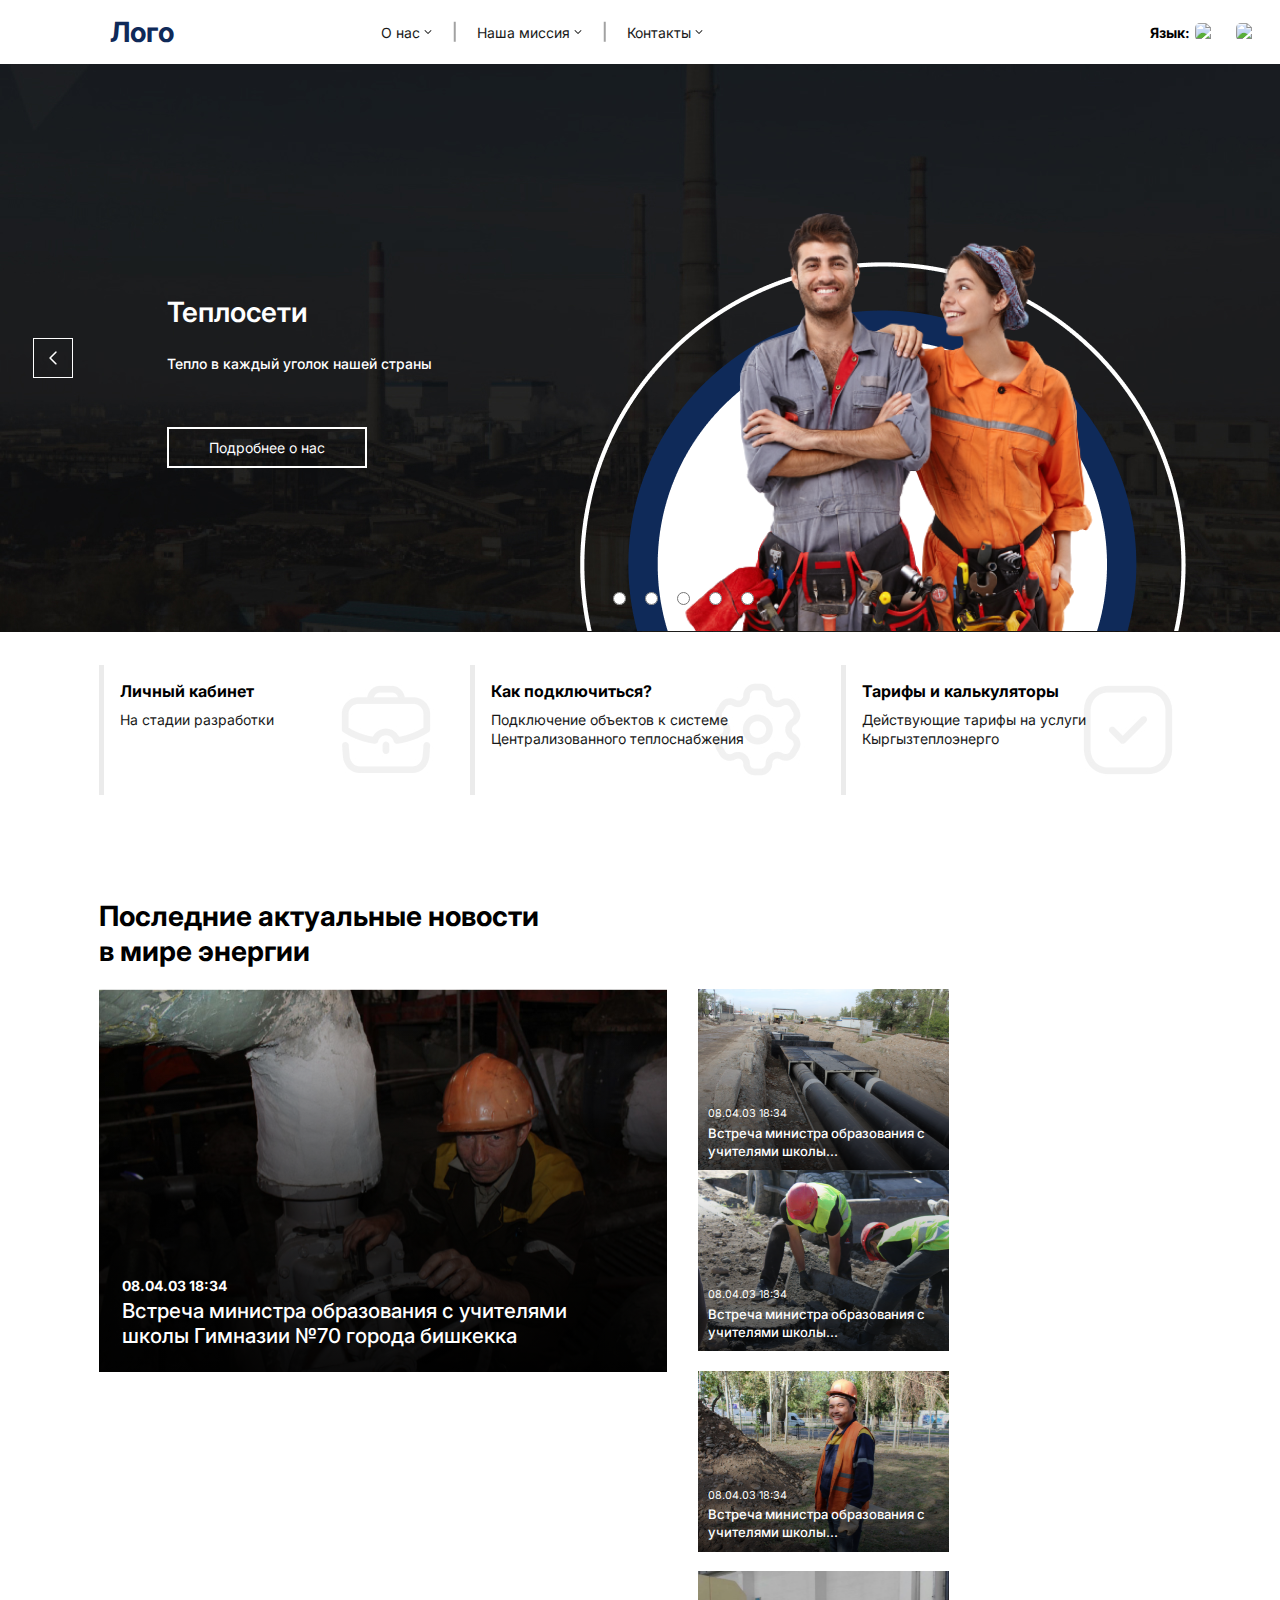
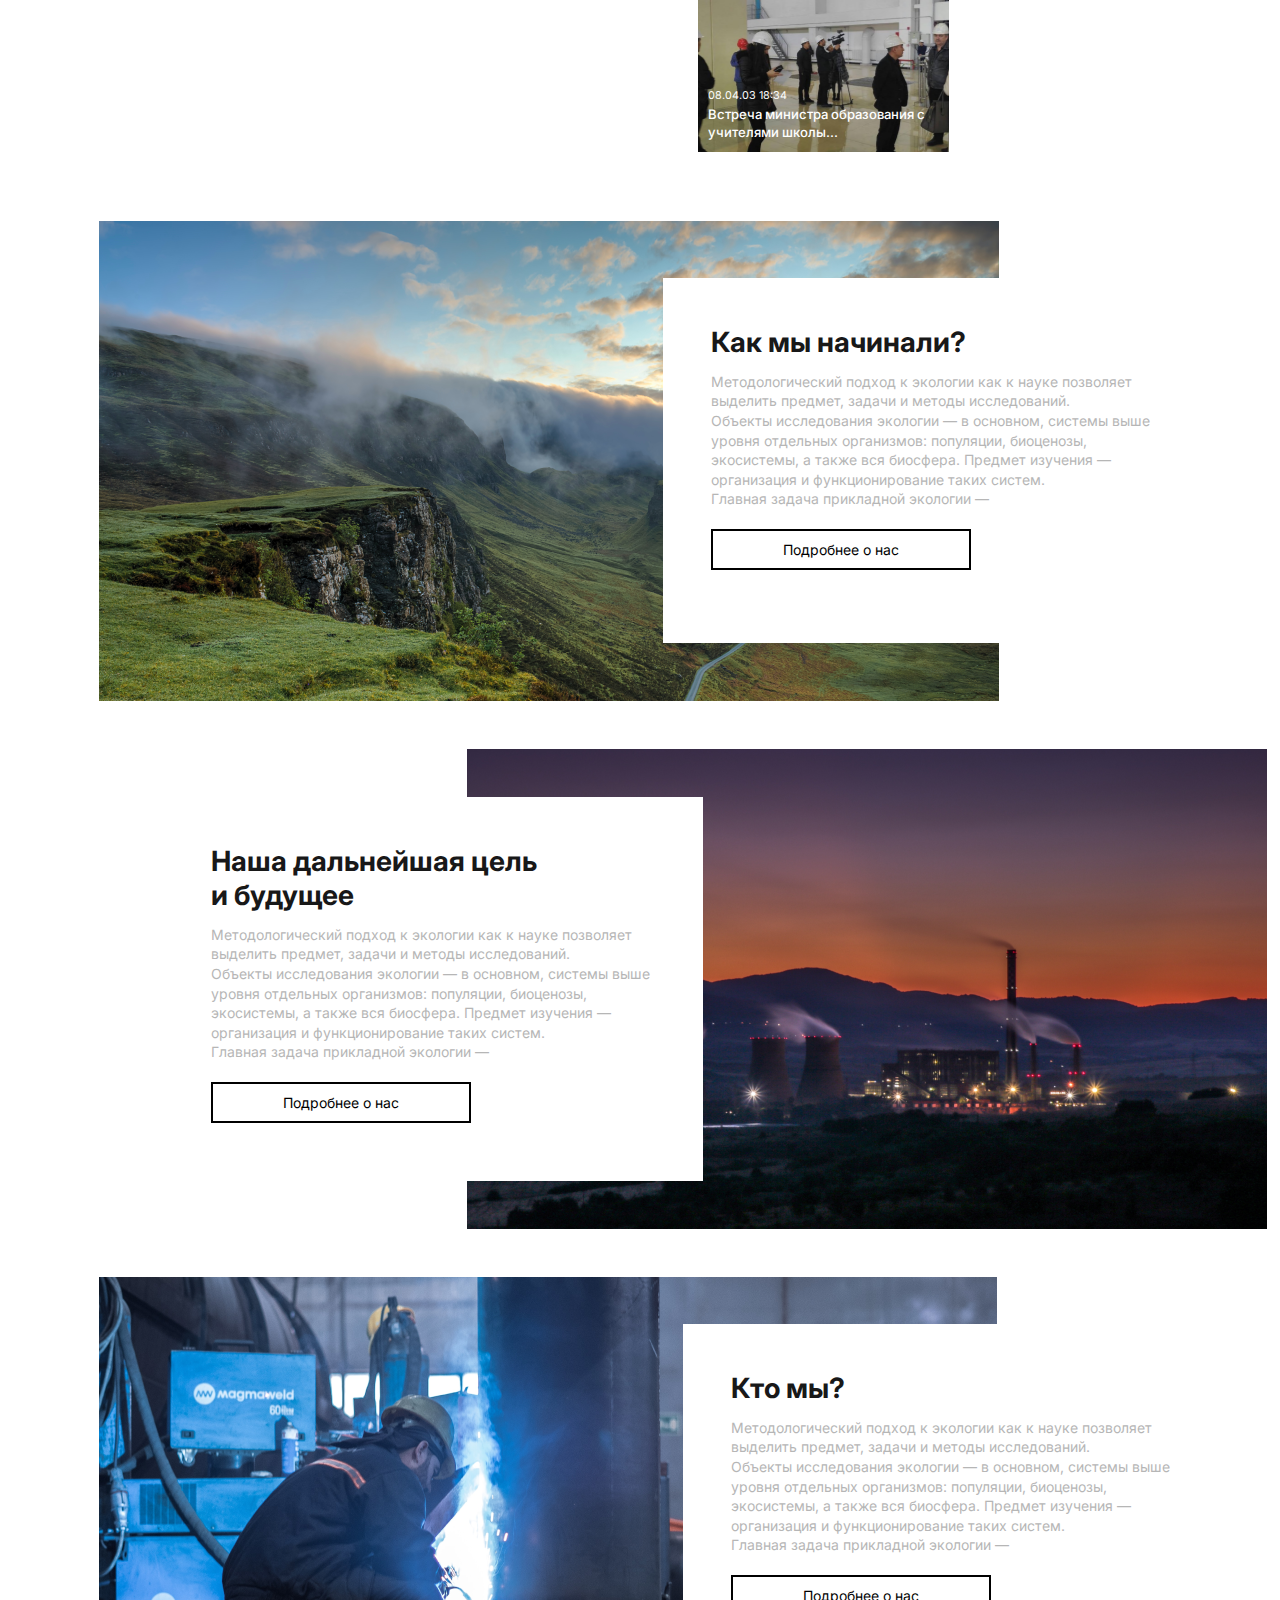
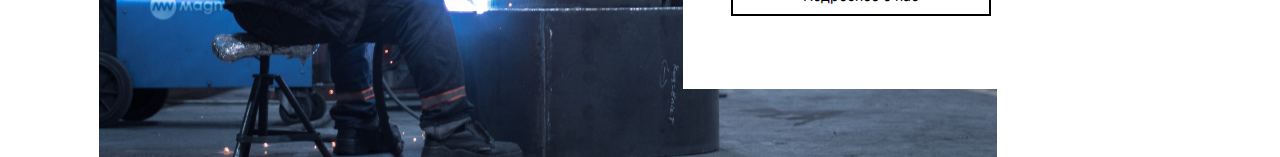
==== index.html @ 8a51fa7a "first commit" ====
<!DOCTYPE html>
<html lang="en">
	<head>
		<meta charset="UTF-8" />
		<meta http-equiv="X-UA-Compatible" content="IE=edge" />
		<meta name="viewport" content="width=device-width, initial-scale=1.0" />
		<title>Pixel Perfect</title>
		<link rel="stylesheet" href="./styles/style.css" />
	</head>
	<body>
		<!-- navbar start -->

		<nav>
			<div class="nav_left-block">
				<h2 class="logo">Лого</h2>
			</div>
			<div class="nav_right-block">
				<ul class="nav-list">
					<li>
						О нас

						<img
							class="arrow"
							src="./images/Stroke 1.png"
							alt=""
							width="8"
							height="4"
						/>
					</li>
					<hr
						style="
							width: 20px;
							height: 1.5px;
							background-color: #a2a2a2;
							border: none;
							rotate: 90deg;
						"
					/>
					<li>
						Наша миссия
						<img
							class="arrow"
							src="./images/Stroke 1.png"
							alt=""
							width="8"
							height="4"
						/>
					</li>
					<hr
						style="
							width: 20px;
							height: 1.5px;
							background-color: #a2a2a2;
							border: none;
							rotate: 90deg;
						"
					/>
					<li>
						Контакты
						<img
							class="arrow"
							src="./images/Stroke 1.png"
							alt=""
							width="8"
							height="4"
						/>
					</li>
				</ul>
				<h4 class="languages">
					Язык:
					<div class="flag-block">
						<img
							class="flags"
							src="https://data.kaktus.media/image/big/2019-06-20_13-17-30_548157.jpg"
							alt="Kyrgyzstan"
							width="24"
							height="18"
						/>
						<img
							class="flags"
							src="https://upload.wikimedia.org/wikipedia/commons/thumb/6/6a/Flag_of_the_Protectorate_of_Bohemia_and_Moravia.svg/1599px-Flag_of_the_Protectorate_of_Bohemia_and_Moravia.svg.png"
							alt="Russia"
							width="24"
							height="18"
						/>
					</div>
				</h4>
			</div>
		</nav>

		<!-- navbar end -->

		<!-- content start  -->

		<div class="carousel">
			<img class="carousel-image" src="./images/Rectangle 138.jpg" alt="" />
			<div class="pagination-block">
				<img src="./images/Group 1259 (1).png" alt="" />
				<img src="./images/Group 1259 (1).png" alt="" />
			</div>
			<div class="carousel_left-block">
				<h2 class="carousel__left_block-title">Теплосети</h2>

				<h4 class="carousel__left_block-desc">
					Тепло в каждый уголок нашей страны
				</h4>

				<button class="carousel__left_block-btn">Подробнее о нас</button>
			</div>
			<div class="carousel_right-block">
				<img
					class="carousel__right_block-image1"
					src="./images/Group 1223.png"
					alt=""
				/>
			</div>
			<div class="radio-group">
				<input class="page-radio" type="radio" name="page" />
				<input class="page-radio" type="radio" name="page" />
				<input class="page-radio" type="radio" name="page" />
				<input class="page-radio" type="radio" name="page" />
				<input class="page-radio" type="radio" name="page" />
			</div>
		</div>

		<!-- content end  -->

		<div class="container">
			<div class="info_parent-block">
				<div class="info-block info-block1">
					<h3 class="info_block-title">Личный кабинет</h3>
					<p class="info_block-desc">На стадии разработки</p>
				</div>
				<div class="info-block info-block2">
					<h3 class="info_block-title">Как подключиться?</h3>
					<p class="info_block-desc">
						Подключение объектов к системе Централизованного теплоснабжения
					</p>
				</div>
				<div class="info-block info-block3">
					<h3 class="info_block-title">Тарифы и калькуляторы</h3>
					<p class="info_block-desc">
						Действующие тарифы на услуги Кыргызтеплоэнерго
					</p>
				</div>
			</div>

			<!-- portfolio block start  -->

			<div class="portfolio_parent-block">
				<h2 class="portfolio_parent-title">
					Последние актуальные новости <br />
					в мире энергии
				</h2>
				<div class="portfolio_child-block">
					<div class="portfolio__child_left-block">
						<div class="portfolio_image-block1">
							<div class="portfolio_info-block1">
								<h4 class="portfolio_image-data1">08.04.03 18:34</h4>
								<h4 class="portfolio_image-title1">
									Встреча министра образования с учителями <br />
									школы Гимназии №70 города бишкекка
								</h4>
							</div>
						</div>
					</div>
					<div class="portfolio__child_right-block">
						<div class="portfolio_image-block2">
							<div class="portfolio_info-block">
								<h4 class="portfolio_image-data">08.04.03 18:34</h4>
								<h4 class="portfolio_image-title">
									Встреча министра образования с учителями школы...
								</h4>
							</div>
						</div>
						<div class="portfolio_image-block3">
							<div class="portfolio_info-block">
								<h4 class="portfolio_image-data">08.04.03 18:34</h4>
								<h4 class="portfolio_image-title">
									Встреча министра образования с учителями школы...
								</h4>
							</div>
						</div>
						<div class="portfolio_image-block4">
							<div class="portfolio_info-block">
								<h4 class="portfolio_image-data">08.04.03 18:34</h4>
								<h4 class="portfolio_image-title">
									Встреча министра образования с учителями школы...
								</h4>
							</div>
						</div>
						<div class="portfolio_image-block5">
							<div class="portfolio_info-block">
								<h4 class="portfolio_image-data">08.04.03 18:34</h4>
								<h4 class="portfolio_image-title">
									Встреча министра образования с учителями школы...
								</h4>
							</div>
						</div>
					</div>
				</div>
			</div>

			<!-- portfolio block end  -->

			<div class="aboutUs-block">
				<div class="aboutUs_child-block1">
					<div class="aboutUs_info-block1">
						<h2 class="aboutUs-title">Как мы начинали?</h2>
						<p class="aboutUs-desc">
							Методологический подход к экологии как к науке позволяет <br />
							выделить предмет, задачи и методы исследований.<br />
							Объекты исследования экологии — в основном, системы выше <br />
							уровня отдельных организмов: популяции, биоценозы, <br />
							экосистемы, а также вся биосфера. Предмет изучения — <br />
							организация и функционирование таких систем. <br />
							Главная задача прикладной экологии —
						</p>
						<button class="detail-btn">Подробнее о нас</button>
					</div>
				</div>
				<div class="aboutUs_child-block2">
					<div class="aboutUs_info-block2">
						<h2 class="aboutUs-title">
							Наша дальнейшая цель <br />
							и будущее
						</h2>
						<p class="aboutUs-desc">
							Методологический подход к экологии как к науке позволяет <br />
							выделить предмет, задачи и методы исследований.<br />
							Объекты исследования экологии — в основном, системы выше <br />
							уровня отдельных организмов: популяции, биоценозы, <br />
							экосистемы, а также вся биосфера. Предмет изучения — <br />
							организация и функционирование таких систем. <br />
							Главная задача прикладной экологии —
						</p>
						<button class="detail-btn">Подробнее о нас</button>
					</div>
				</div>
				<div class="aboutUs_child-block3">
					<div class="aboutUs_info-block3">
						<h2 class="aboutUs-title">Кто мы?</h2>
						<p class="aboutUs-desc">
							Методологический подход к экологии как к науке позволяет <br />
							выделить предмет, задачи и методы исследований.<br />
							Объекты исследования экологии — в основном, системы выше <br />
							уровня отдельных организмов: популяции, биоценозы, <br />
							экосистемы, а также вся биосфера. Предмет изучения — <br />
							организация и функционирование таких систем. <br />
							Главная задача прикладной экологии —
						</p>
						<button class="detail-btn">Подробнее о нас</button>
					</div>
				</div>
			</div>
		</div>

		<footer></footer>
	</body>
</html>
---- styles/style.css ----
@import url('https://fonts.googleapis.com/css2?family=Inter:wght@100;200;300;400;500;600;700;800;900&display=swap');

/* ::-webkit-scrollbar {
  background-color: transparent;
  display: none;
}

::-webkit-scrollbar-button {
  display: none;
}

::-webkit-scrollbar-track {
  display: none;
}

::-webkit-scrollbar-track-piece {
  display: none;
}

::-webkit-scrollbar-thumb {
  background-color: transparent;
}

::-webkit-scrollbar-thumb:hover {
  background-color: transparent;
}

::-webkit-scrollbar-corner {
  display: none;
}

::-webkit-resizer {
  display: none;
} */

/* global styles start  */

* {
  padding: 0;
  margin: 0;
  list-style-type: none;
  text-decoration: none;
  box-sizing: border-box;
  font-family: 'Inter', sans-serif;
}

input::-webkit-outer-spin-button,
input::-webkit-inner-spin-button {
  appearance: none;
  margin: 0;
}

input:focus {
  outline: none !important;
  outline-offset: none !important;
}

/* global styles end */

/* navbar styles start */

nav {
  width: 100%;
  height: 64px;
  display: flex;
  flex-direction: row;
  align-items: center;
}

.nav_left-block {
  margin-left: 110px;
}

.logo {
  cursor: pointer;
  color: #0F2A59;
  font-size: 28px;
  font-weight: 700;
  line-height: 42px;
  display: inline-block;
}

.nav_right-block {
  width: 881px;
  display: flex;
  margin-left: 207px;
  flex-direction: row;
  align-items: center;
  justify-content: space-between;
}

.nav-list {
  display: flex;
  width: 322px;
  flex-direction: row;
  align-items: center;
  justify-content: space-between;
}

.nav-list>li {
  cursor: pointer;
  transition: .4s;
  color: #181818;
  display: flex;
  align-items: center;
  font-size: 14px;
}

.nav-list>li:hover {
  color: #467edf;
  transition: .4s;
}

.arrow {
  margin-left: 4px;
}

.languages {
  width: 112px;
  font-size: 14px;
  display: flex;
  align-items: center;
}

.flag-block {
  width: 65px;
  margin-left: 5px;
  display: flex;
  justify-content: space-between;
}

.flags {
  cursor: pointer;
  border-radius: 5px;
  transition: .4s;
}

.flags:hover {
  outline: 4px solid #E4F2FF;
  transition: .4s;
}

/* navbar styles end  */

/* content styles start  */

.carousel {
  position: relative;
  width: 100%;
  height: 567px;
  display: flex;
  /* justify-content: space-around; */
}

.pagination-block {
  position: absolute;
  display: flex;
  justify-content: space-between;
  flex-direction: row;
  align-items: center;
  width: 1302px;
  top: 273.5px;
  left: 33px;
}

.carousel_left-block {
  width: 343px;
  height: 176px;
  margin-left: 167px;
  margin-top: 227px;
}

.carousel__left_block-title {
  font-size: 28px;
  font-weight: 600;
  line-height: 42px;
  color: white;
}

.carousel__left_block-desc {
  font-size: 14px;
  font-weight: 500;
  line-height: 21px;
  color: white;
  margin-top: 20px;
}

.carousel__left_block-btn {
  background-color: transparent;
  margin-top: 53px;
  color: white;
  border: 2px solid white;
  font-size: 14px;
  padding: 10px 40px;
  transition: .4s;
}

.carousel__left_block-btn:hover {
  background-color: white;
  color: black;
  transition: .4s;
}

.pagination-block>img:last-child {
  rotate: 180deg;
}


.carousel-image {
  position: absolute;
  top: 0;
  z-index: -3;
}



.carousel_right-block {
  position: relative;
  width: 735px;
  height: 445px;
  margin-top: 122px;
  margin-left: 84px;
}


.carousel__right_block-image1 {
  position: absolute;
  left: 0;
  bottom: 0;
}

.radio-group {
  position: absolute;
  bottom: 26px;
  left: 603px;
  display: flex;
  flex-direction: row;
  justify-content: space-around;
  width: 161px;
}


.page-radio:checked::after {
  background-color: white;
}

/* content styles end  */

/* info block styles start */

.container {
  display: flex;
  flex-direction: column;
  justify-content: center;
  margin: 0 99px;
}

.info_parent-block {
  margin-top: 34px;
  display: flex;
  width: 100%;
  flex-direction: row;
  align-items: center;
  /* justify-content: space-around; */
}

.info-block {
  padding-left: 16px;
  padding-top: 16px;
  background: #f8f8f8;
  border-left: 5px solid #EBEBEB;
  width: 368px;
  height: 130px;
  transition: .4s;
}

.info-block:hover {
  border-left: 5px solid #0F2A59;
  transition: .8s;
}

.info-block1 {
  background: url(../images/Work.jpg) no-repeat;
  background-position: 100%;
  margin-right: 2.4vw;
}

.info-block2 {
  background: url(../images/Setting.jpg) no-repeat;
  background-position: 100%;
  margin-right: 2.4vw;
}

.info-block3 {
  background: url(../images/Tick\ Square.jpg) no-repeat;
  background-position: 100%;
  margin-right: 0;
}


.info-block3:hover {
  background: linear-gradient(270deg, rgba(110, 110, 110, 0.713) 5.1%,
      rgb(255, 235, 202) 100%), url(../images/Tick\ Square.jpg) no-repeat;
  transition: .4s;
  background-position: 100%;
}

.info-block2:hover {
  background: linear-gradient(270deg, rgba(110, 110, 110, 0.713) 5.1%,
      rgb(255, 235, 202) 100%), url(../images/Setting.jpg) no-repeat;
  transition: .4s;
  background-position: 100%;
}

.info-block1:hover {
  background: linear-gradient(270deg, rgba(110, 110, 110, 0.713) 5.1%,
      rgb(255, 235, 202) 100%), url(../images/Work.jpg) no-repeat;
  transition: .4s;
  background-position: 100%;
}

.info_block-title {
  font-size: 16px;
  font-weight: 700;
  line-height: 21px;
}

.info_block-desc {
  font-size: 14px;
  margin-top: 7.5px;
  font-weight: 400;
  line-height: 1.5vw;
  color: #181818;
}

/* info block styles end  */

/* portfolio block styles start  */

.portfolio_parent-block {
  margin-top: 104px;
}

.portfolio_parent-title {
  font-size: 28px;
  font-weight: 700;
  line-height: 35px;
}

.portfolio_child-block {
  /* width: 63.5vw; */
  display: flex;
  flex-direction: row;
  margin-top: 1.6vw;
  justify-content: space-between;
}

.portfolio__child_right-block {
  width: 60%;
  display: flex;
  justify-content: space-between;
  flex-wrap: wrap;
  margin-left: 2.4vw;
}

.portfolio_image-block1 {
  position: relative;
  background: linear-gradient(180deg, rgba(0, 0, 0, 0) 5.1%,
      rgba(0, 0, 0, 0.72) 100%), url(../images/Rectangle184.png);
  background-position-x: 50%;
  background-position-y: -10%;
  width: 568px;
  height: 383px;
}

.portfolio_image-block2 {
  position: relative;
  width: 19.6vw;
  height: 181px;
  background: url(../images/Rectangle185.png) no-repeat;
}

.portfolio_image-block3 {
  position: relative;
  width: 19.6vw;
  height: 181px;
  background: url(../images/Rectangle187.png) no-repeat;
}

.portfolio_image-block4 {
  position: relative;
  margin-top: 1.5vw;
  width: 19.6vw;
  height: 181px;
  background: url(../images/Rectangle186.png) no-repeat;
}

.portfolio_image-block5 {
  position: relative;
  margin-top: 1.5vw;
  width: 19.6vw;
  height: 181px;
  background: url(../images/Rectangle188.png) no-repeat;
}

.portfolio_image-data1 {
  font-size: 14px;
  font-weight: 700;
  line-height: 1.8vw;
  color: #fff;
}

.portfolio_image-title1 {
  font-size: 20.5px;
  font-weight: 500;
  line-height: 25px;
  color: #fff;
}

.portfolio_image-data {
  font-size: 10.8px;
  font-weight: 400;
  line-height: 1.5vw;
  color: #fff;
}

.portfolio_info-block1 {
  padding-top: 285px;
  margin-left: 23px;
}

.portfolio_image-title {
  font-size: 13.1px;
  font-weight: 500;
  line-height: 1.410vw;
  color: #fff;
}

.portfolio_info-block {
  padding-top: 115px;
  margin-left: 10.5px;
}

/* portfolio block styles end  */

/* about us styles start  */

.aboutUs-block {
  margin-top: 5.4vw;
}

.aboutUs-block>div {
  width: 1168px;
  height: 480px;
}

.aboutUs_child-block1 {
  background: url(../images/Rectangle\ 213.png) no-repeat;
  margin-bottom: 48px;
  padding-top: 57px;
  padding-left: 564px;
}

.aboutUs_child-block2 {
  background: url(../images/Rectangle\ 214.png) no-repeat;
  background-position: 100%;
  margin-bottom: 48px;
  padding-top: 48px;
  padding-left: 64px;
}

.aboutUs_child-block3 {
  background: url(../images/Rectangle\ 215.png) no-repeat;
  padding-top: 47px;
  padding-left: 584px;
}

.aboutUs_info-block2 {
  background-color: white;
  width: 540px;
  height: 384px;
  padding: 48px 48px 58px 48px;
}

.aboutUs_info-block3,
.aboutUs_info-block1 {
  background-color: white;
  width: 540px;
  height: 365px;
  padding: 48px 48px 73px 48px;
}

.aboutUs-title {
  font-size: 28px;
  font-weight: 700;
  line-height: 33.9px;
  color: #181818;
}

.aboutUs-desc {
  margin-top: 12px;
  font-size: 14px;
  font-weight: 400;
  line-height: 19.6px;
  color: #B6B6B6;
}

.detail-btn {
  background-color: transparent;
  margin-top: 20px;
  color: rgb(0, 0, 0);
  border: 2px solid rgb(0, 0, 0);
  font-size: 14px;
  padding: 10px 40px;
  transition: .4s;
  width: 260px;
}

.detail-btn:hover {
  background-color: rgb(0, 0, 0);
  color: rgb(255, 255, 255);
  transition: .4s;
}
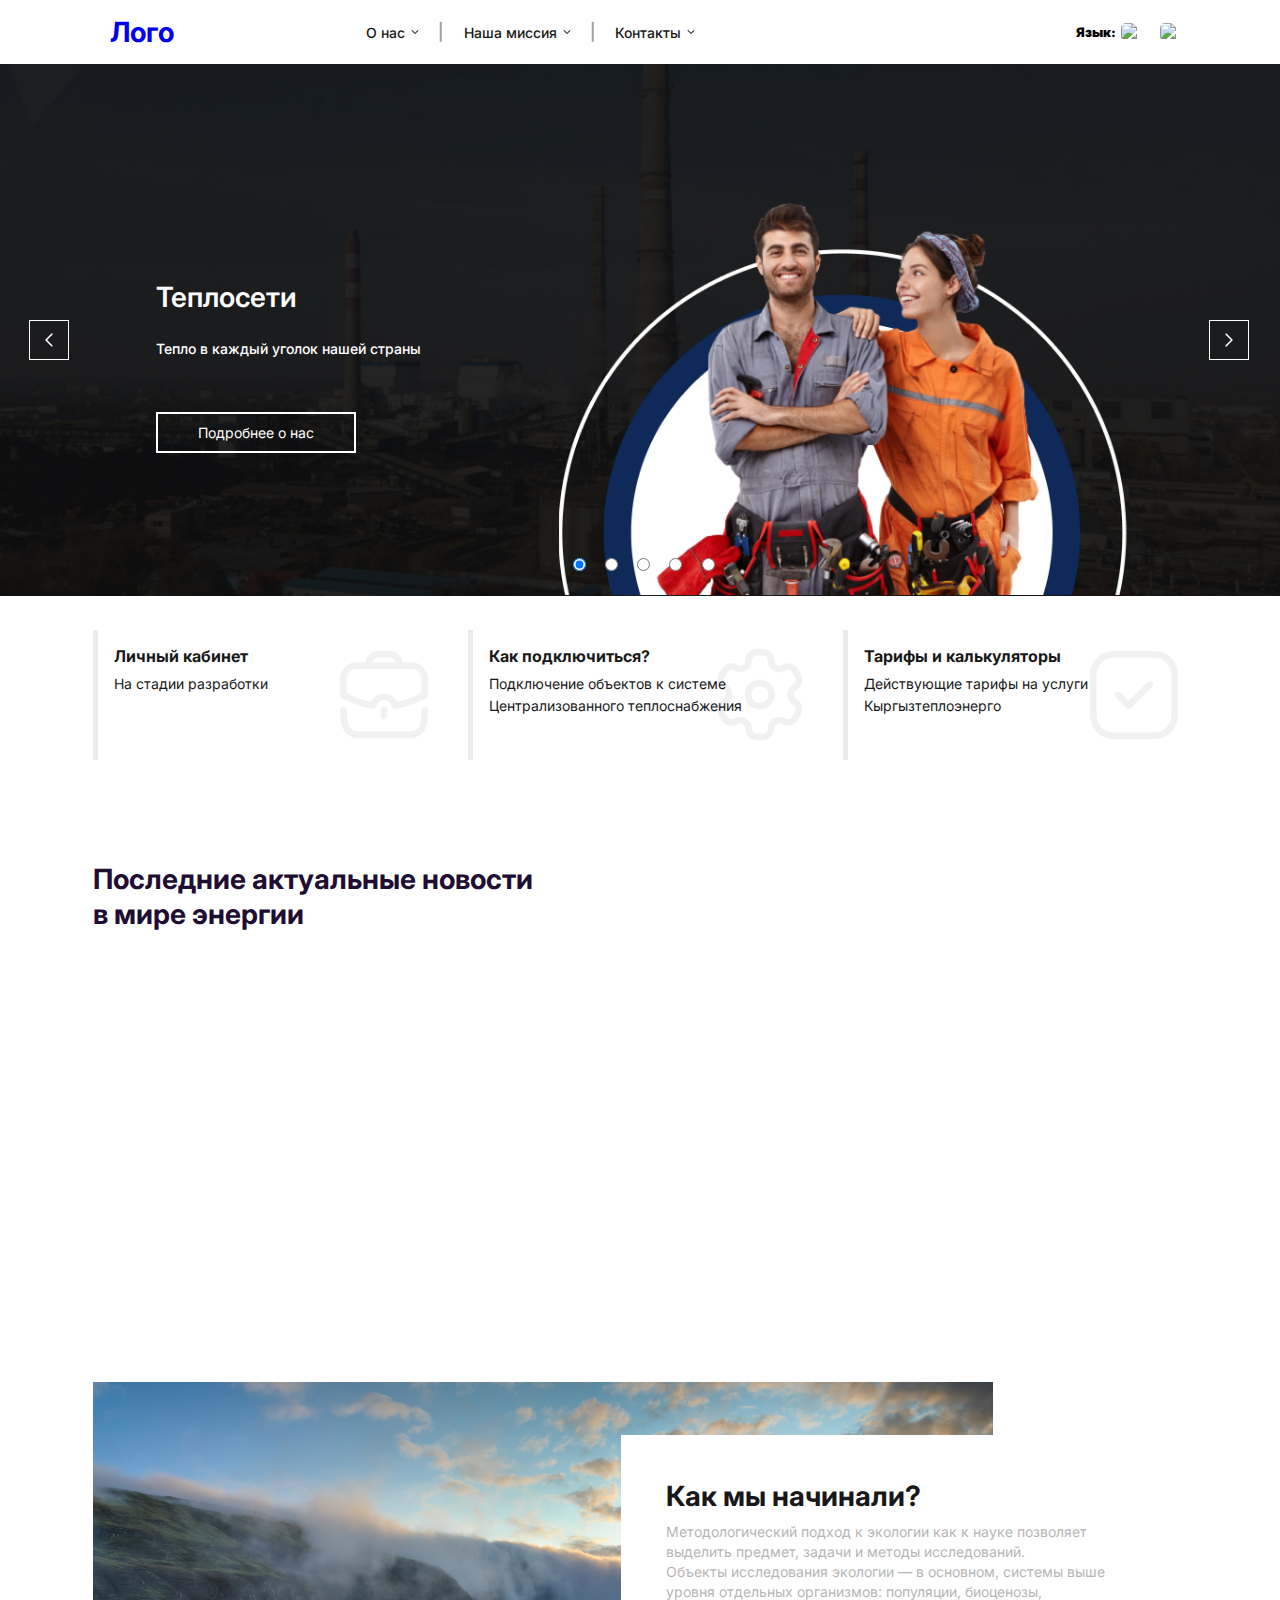
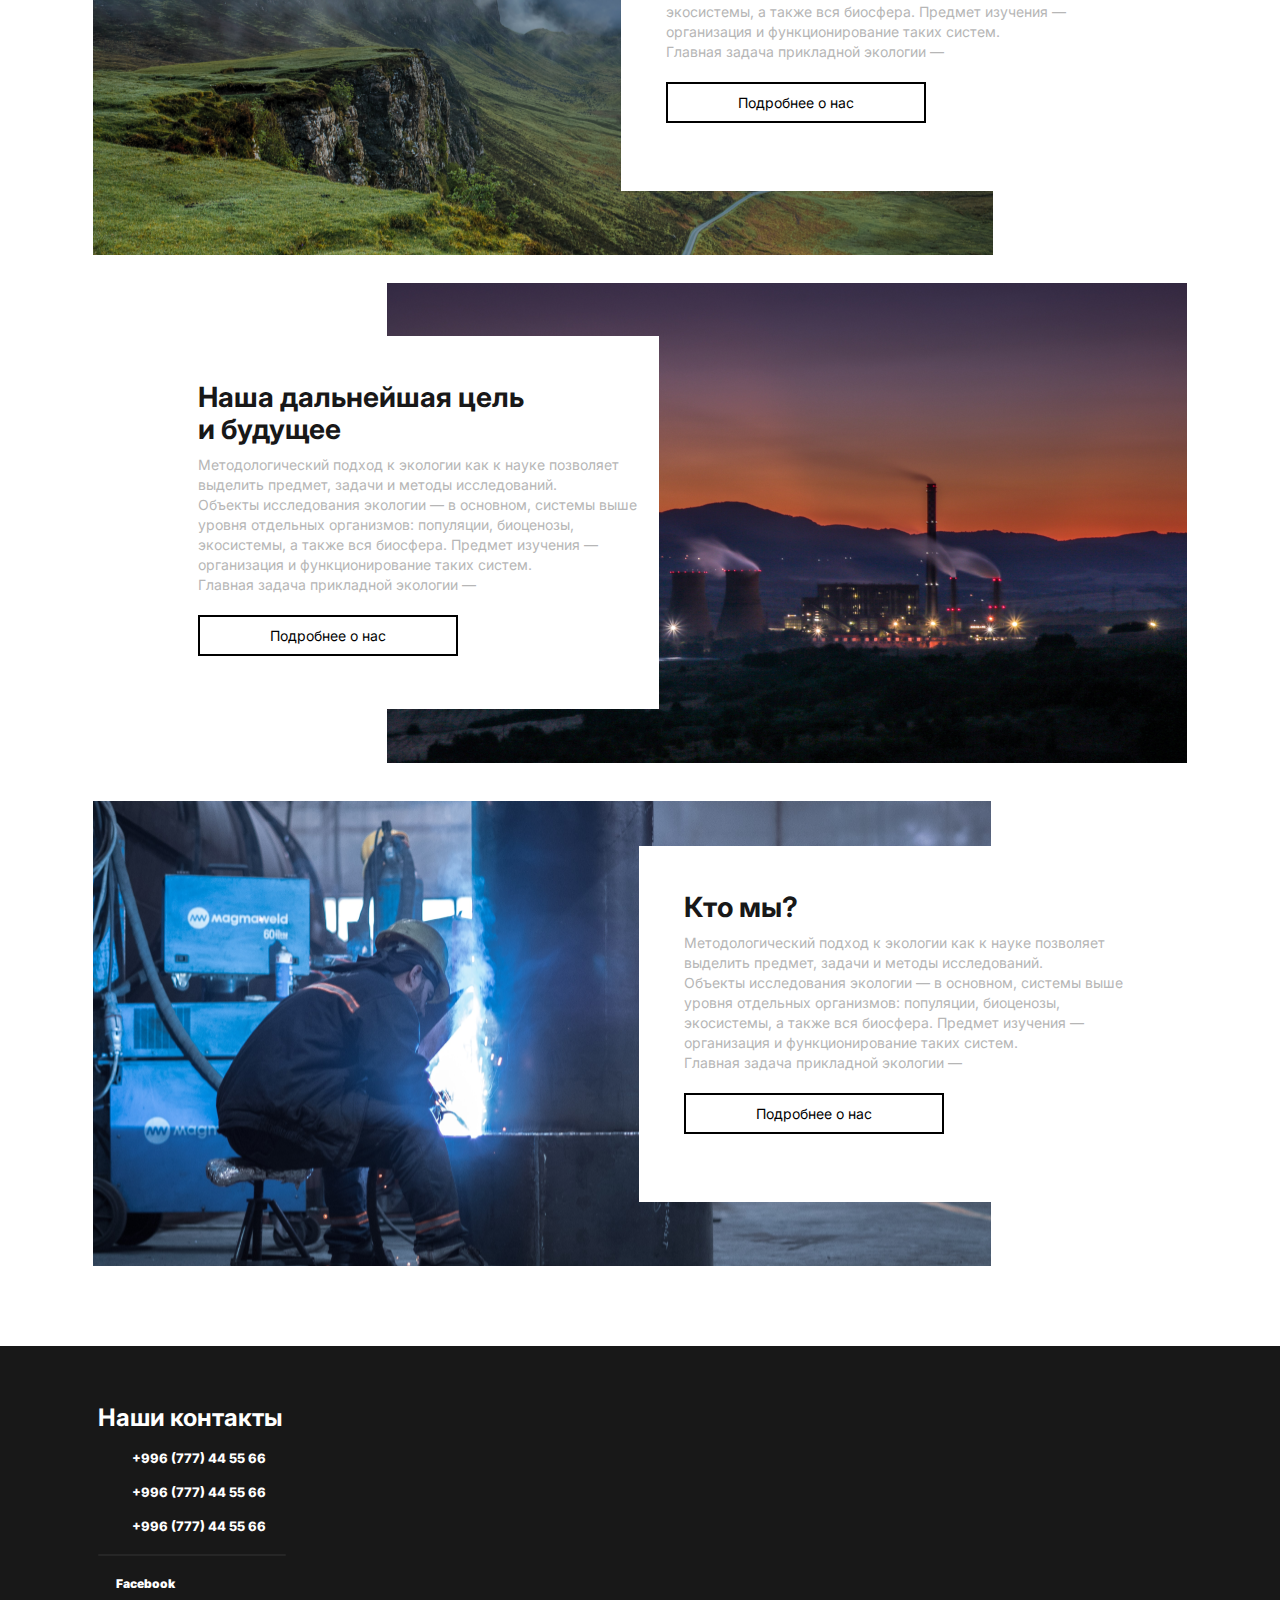
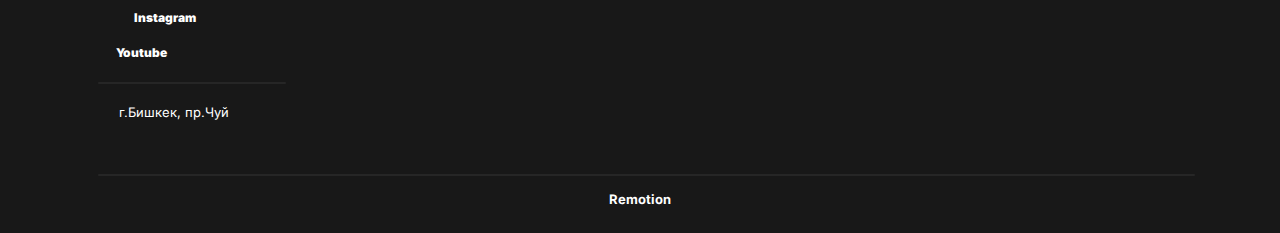
==== commit 3b85e12d: "fixed bugs" ====
--- a/index.html
+++ b/index.html
@@ -1,260 +1,368 @@
 <!DOCTYPE html>
 <html lang="en">
-	<head>
-		<meta charset="UTF-8" />
-		<meta http-equiv="X-UA-Compatible" content="IE=edge" />
-		<meta name="viewport" content="width=device-width, initial-scale=1.0" />
-		<title>Pixel Perfect</title>
-		<link rel="stylesheet" href="./styles/style.css" />
-	</head>
-	<body>
-		<!-- navbar start -->
-
-		<nav>
-			<div class="nav_left-block">
-				<h2 class="logo">Лого</h2>
-			</div>
-			<div class="nav_right-block">
-				<ul class="nav-list">
-					<li>
-						О нас
-
-						<img
-							class="arrow"
-							src="./images/Stroke 1.png"
-							alt=""
-							width="8"
-							height="4"
-						/>
-					</li>
-					<hr
-						style="
-							width: 20px;
-							height: 1.5px;
-							background-color: #a2a2a2;
-							border: none;
-							rotate: 90deg;
-						"
-					/>
-					<li>
-						Наша миссия
-						<img
-							class="arrow"
-							src="./images/Stroke 1.png"
-							alt=""
-							width="8"
-							height="4"
-						/>
-					</li>
-					<hr
-						style="
-							width: 20px;
-							height: 1.5px;
-							background-color: #a2a2a2;
-							border: none;
-							rotate: 90deg;
-						"
-					/>
-					<li>
-						Контакты
-						<img
-							class="arrow"
-							src="./images/Stroke 1.png"
-							alt=""
-							width="8"
-							height="4"
-						/>
-					</li>
-				</ul>
-				<h4 class="languages">
-					Язык:
-					<div class="flag-block">
-						<img
-							class="flags"
-							src="https://data.kaktus.media/image/big/2019-06-20_13-17-30_548157.jpg"
-							alt="Kyrgyzstan"
-							width="24"
-							height="18"
-						/>
-						<img
-							class="flags"
-							src="https://upload.wikimedia.org/wikipedia/commons/thumb/6/6a/Flag_of_the_Protectorate_of_Bohemia_and_Moravia.svg/1599px-Flag_of_the_Protectorate_of_Bohemia_and_Moravia.svg.png"
-							alt="Russia"
-							width="24"
-							height="18"
-						/>
-					</div>
-				</h4>
-			</div>
-		</nav>
-
-		<!-- navbar end -->
-
-		<!-- content start  -->
-
-		<div class="carousel">
-			<img class="carousel-image" src="./images/Rectangle 138.jpg" alt="" />
-			<div class="pagination-block">
-				<img src="./images/Group 1259 (1).png" alt="" />
-				<img src="./images/Group 1259 (1).png" alt="" />
-			</div>
-			<div class="carousel_left-block">
-				<h2 class="carousel__left_block-title">Теплосети</h2>
-
-				<h4 class="carousel__left_block-desc">
-					Тепло в каждый уголок нашей страны
-				</h4>
-
-				<button class="carousel__left_block-btn">Подробнее о нас</button>
-			</div>
-			<div class="carousel_right-block">
-				<img
-					class="carousel__right_block-image1"
-					src="./images/Group 1223.png"
-					alt=""
-				/>
-			</div>
-			<div class="radio-group">
-				<input class="page-radio" type="radio" name="page" />
-				<input class="page-radio" type="radio" name="page" />
-				<input class="page-radio" type="radio" name="page" />
-				<input class="page-radio" type="radio" name="page" />
-				<input class="page-radio" type="radio" name="page" />
-			</div>
-		</div>
-
-		<!-- content end  -->
-
-		<div class="container">
-			<div class="info_parent-block">
-				<div class="info-block info-block1">
-					<h3 class="info_block-title">Личный кабинет</h3>
-					<p class="info_block-desc">На стадии разработки</p>
-				</div>
-				<div class="info-block info-block2">
-					<h3 class="info_block-title">Как подключиться?</h3>
-					<p class="info_block-desc">
-						Подключение объектов к системе Централизованного теплоснабжения
-					</p>
-				</div>
-				<div class="info-block info-block3">
-					<h3 class="info_block-title">Тарифы и калькуляторы</h3>
-					<p class="info_block-desc">
-						Действующие тарифы на услуги Кыргызтеплоэнерго
-					</p>
-				</div>
-			</div>
-
-			<!-- portfolio block start  -->
-
-			<div class="portfolio_parent-block">
-				<h2 class="portfolio_parent-title">
-					Последние актуальные новости <br />
-					в мире энергии
-				</h2>
-				<div class="portfolio_child-block">
-					<div class="portfolio__child_left-block">
-						<div class="portfolio_image-block1">
-							<div class="portfolio_info-block1">
-								<h4 class="portfolio_image-data1">08.04.03 18:34</h4>
-								<h4 class="portfolio_image-title1">
-									Встреча министра образования с учителями <br />
-									школы Гимназии №70 города бишкекка
-								</h4>
-							</div>
-						</div>
-					</div>
-					<div class="portfolio__child_right-block">
-						<div class="portfolio_image-block2">
-							<div class="portfolio_info-block">
-								<h4 class="portfolio_image-data">08.04.03 18:34</h4>
-								<h4 class="portfolio_image-title">
-									Встреча министра образования с учителями школы...
-								</h4>
-							</div>
-						</div>
-						<div class="portfolio_image-block3">
-							<div class="portfolio_info-block">
-								<h4 class="portfolio_image-data">08.04.03 18:34</h4>
-								<h4 class="portfolio_image-title">
-									Встреча министра образования с учителями школы...
-								</h4>
-							</div>
-						</div>
-						<div class="portfolio_image-block4">
-							<div class="portfolio_info-block">
-								<h4 class="portfolio_image-data">08.04.03 18:34</h4>
-								<h4 class="portfolio_image-title">
-									Встреча министра образования с учителями школы...
-								</h4>
-							</div>
-						</div>
-						<div class="portfolio_image-block5">
-							<div class="portfolio_info-block">
-								<h4 class="portfolio_image-data">08.04.03 18:34</h4>
-								<h4 class="portfolio_image-title">
-									Встреча министра образования с учителями школы...
-								</h4>
-							</div>
-						</div>
-					</div>
-				</div>
-			</div>
-
-			<!-- portfolio block end  -->
-
-			<div class="aboutUs-block">
-				<div class="aboutUs_child-block1">
-					<div class="aboutUs_info-block1">
-						<h2 class="aboutUs-title">Как мы начинали?</h2>
-						<p class="aboutUs-desc">
-							Методологический подход к экологии как к науке позволяет <br />
-							выделить предмет, задачи и методы исследований.<br />
-							Объекты исследования экологии — в основном, системы выше <br />
-							уровня отдельных организмов: популяции, биоценозы, <br />
-							экосистемы, а также вся биосфера. Предмет изучения — <br />
-							организация и функционирование таких систем. <br />
-							Главная задача прикладной экологии —
-						</p>
-						<button class="detail-btn">Подробнее о нас</button>
-					</div>
-				</div>
-				<div class="aboutUs_child-block2">
-					<div class="aboutUs_info-block2">
-						<h2 class="aboutUs-title">
-							Наша дальнейшая цель <br />
-							и будущее
-						</h2>
-						<p class="aboutUs-desc">
-							Методологический подход к экологии как к науке позволяет <br />
-							выделить предмет, задачи и методы исследований.<br />
-							Объекты исследования экологии — в основном, системы выше <br />
-							уровня отдельных организмов: популяции, биоценозы, <br />
-							экосистемы, а также вся биосфера. Предмет изучения — <br />
-							организация и функционирование таких систем. <br />
-							Главная задача прикладной экологии —
-						</p>
-						<button class="detail-btn">Подробнее о нас</button>
-					</div>
-				</div>
-				<div class="aboutUs_child-block3">
-					<div class="aboutUs_info-block3">
-						<h2 class="aboutUs-title">Кто мы?</h2>
-						<p class="aboutUs-desc">
-							Методологический подход к экологии как к науке позволяет <br />
-							выделить предмет, задачи и методы исследований.<br />
-							Объекты исследования экологии — в основном, системы выше <br />
-							уровня отдельных организмов: популяции, биоценозы, <br />
-							экосистемы, а также вся биосфера. Предмет изучения — <br />
-							организация и функционирование таких систем. <br />
-							Главная задача прикладной экологии —
-						</p>
-						<button class="detail-btn">Подробнее о нас</button>
-					</div>
-				</div>
-			</div>
-		</div>
-
-		<footer></footer>
-	</body>
+  <head>
+    <meta charset="UTF-8" />
+    <meta http-equiv="X-UA-Compatible" content="IE=edge" />
+    <meta name="viewport" content="width=device-width, initial-scale=1.0" />
+    <title>Pixel Perfect</title>
+    <link rel="stylesheet" href="./styles/style.css" />
+    <link rel="stylesheet" href="./styles/adaptive.css" />
+  </head>
+  <body>
+    <!-- navbar start -->
+
+    <nav>
+      <div class="nav__left-block">
+        <h2 class="logo"><a href="./index.html">Лого</a></h2>
+      </div>
+      <div class="nav__right-block">
+        <ul class="nav-list">
+          <li>
+            О нас
+
+            <img
+              class="arrow"
+              src="./images/Stroke 1.png"
+              alt=""
+              width="8"
+              height="4"
+            />
+          </li>
+          <hr
+            style="
+              width: 20px;
+              height: 1.5px;
+              background-color: #a2a2a2;
+              border: none;
+              rotate: 90deg;
+            "
+          />
+          <li>
+            Наша миссия
+            <img
+              class="arrow"
+              src="./images/Stroke 1.png"
+              alt=""
+              width="8"
+              height="4"
+            />
+          </li>
+          <hr
+            style="
+              width: 20px;
+              height: 1.5px;
+              background-color: #a2a2a2;
+              border: none;
+              rotate: 90deg;
+            "
+          />
+          <li>
+            Контакты
+            <img
+              class="arrow"
+              src="./images/Stroke 1.png"
+              alt=""
+              width="8"
+              height="4"
+            />
+          </li>
+        </ul>
+        <h4 class="languages-block">
+          Язык:
+          <div class="flag-block">
+            <img
+              class="flags"
+              src="https://data.kaktus.media/image/big/2019-06-20_13-17-30_548157.jpg"
+              alt="Kyrgyzstan"
+              width="24"
+              height="18"
+            />
+            <img
+              class="flags"
+              src="https://upload.wikimedia.org/wikipedia/commons/thumb/6/6a/Flag_of_the_Protectorate_of_Bohemia_and_Moravia.svg/1599px-Flag_of_the_Protectorate_of_Bohemia_and_Moravia.svg.png"
+              alt="Russia"
+              width="24"
+              height="18"
+            />
+          </div>
+        </h4>
+
+        <!-- barger start  -->
+
+        <!-- burger end  -->
+        <div class="navbar__btn_burger">
+          <input class="checkbox" type="checkbox" name="" id="" />
+          <img src="./images/navbar-btn.png" alt="" width="25" />
+          <div class="burger-menu">
+            <img
+              class="burger-menu__btn_close"
+              src="./images/cancel.png"
+              alt=""
+            />
+            <ul class="burger-menu__list">
+              <li class="burger-menu__item">О нас</li>
+              <li class="burger-menu__item">Наша миссия</li>
+              <li class="burger-menu__item">Контакты</li>
+            </ul>
+          </div>
+        </div>
+      </div>
+    </nav>
+    <!-- navbar end -->
+
+    <!-- content start  -->
+
+    <div class="carousel">
+      <!-- <img class="carousel-image" src="./images/Rectangle 138.jpg" alt="" /> -->
+      <div class="pagination-block">
+        <img src="./images/Group 1259 (1).png" alt="pagination arrow" />
+        <img src="./images/Group 1259 (1).png" alt="pagination arrow" />
+      </div>
+      <div class="carousel__left-block">
+        <h2 class="carousel__left-block__title">Теплосети</h2>
+
+        <h4 class="carousel__left-block__desc">
+          Тепло в каждый уголок нашей страны
+        </h4>
+
+        <a href="./index2.html">
+          <button class="carousel__left-block_btn">Подробнее о нас</button>
+        </a>
+      </div>
+      <div class="carousel__right-block"></div>
+      <div class="radio-group">
+        <input type="radio" name="page" checked />
+        <input type="radio" name="page" />
+        <input type="radio" name="page" />
+        <input type="radio" name="page" />
+        <input type="radio" name="page" />
+      </div>
+    </div>
+
+    <!-- content end  -->
+
+    <div class="container">
+      <div class="parent_info-block">
+        <div class="child_info-block info-block1">
+          <h3 class="info-block_title">Личный кабинет</h3>
+          <p class="info-block_desc">На стадии разработки</p>
+        </div>
+        <div class="child_info-block info-block2">
+          <h3 class="info-block_title">Как подключиться?</h3>
+          <p class="info-block_desc">
+            Подключение объектов к системе Централизованного теплоснабжения
+          </p>
+        </div>
+        <div class="child_info-block info-block3">
+          <h3 class="info-block_title">Тарифы и калькуляторы</h3>
+          <p class="info-block_desc">
+            Действующие тарифы на услуги Кыргызтеплоэнерго
+          </p>
+        </div>
+      </div>
+
+      <!-- portfolio block start  -->
+
+      <div class="parent_portfolio-block">
+        <h2 class="portfolio-title">
+          Последние актуальные новости <br />
+          в мире энергии
+        </h2>
+        <div class="child_portfolio-block">
+          <div class="portfolio_left-block">
+            <div class="portfolio_image-block1">
+              <div class="portfolio_info-block1">
+                <h4 class="portfolio_image-data1">08.04.03 18:34</h4>
+                <h4 class="portfolio_image-title1">
+                  Встреча министра образования с учителями <br />
+                  школы Гимназии №70 города бишкекка
+                </h4>
+              </div>
+            </div>
+          </div>
+          <div class="portfolio_right-block">
+            <div class="portfolio_image-block2">
+              <div class="portfolio_info-block">
+                <h4 class="portfolio_image-data">08.04.03 18:34</h4>
+                <h4 class="portfolio_image-title">
+                  Встреча министра образования с учителями школы...
+                </h4>
+              </div>
+            </div>
+            <div class="portfolio_image-block3">
+              <div class="portfolio_info-block">
+                <h4 class="portfolio_image-data">08.04.03 18:34</h4>
+                <h4 class="portfolio_image-title">
+                  Встреча министра образования с учителями школы...
+                </h4>
+              </div>
+            </div>
+            <div class="portfolio_image-block4">
+              <div class="portfolio_info-block">
+                <h4 class="portfolio_image-data">08.04.03 18:34</h4>
+                <h4 class="portfolio_image-title">
+                  Встреча министра образования с учителями школы...
+                </h4>
+              </div>
+            </div>
+            <div class="portfolio_image-block5">
+              <div class="portfolio_info-block">
+                <h4 class="portfolio_image-data">08.04.03 18:34</h4>
+                <h4 class="portfolio_image-title">
+                  Встреча министра образования с учителями школы...
+                </h4>
+              </div>
+            </div>
+          </div>
+        </div>
+      </div>
+
+      <!-- portfolio block end  -->
+
+      <!-- about us block start -->
+      <div class="aboutUs-block">
+        <div class="child_aboutUs-block1">
+          <div class="aboutUs_info-block1">
+            <h2 class="aboutUs-title">Как мы начинали?</h2>
+            <div class="aboutUs-desc">
+              Методологический подход к экологии как к науке позволяет
+              <div class="br"></div>
+              выделить предмет, задачи и методы исследований.
+              <div class="br"></div>
+              Объекты исследования экологии — в основном, системы выше уровня
+              отдельных организмов: популяции, биоценозы,
+              <div class="br"></div>
+              экосистемы, а также вся биосфера. Предмет изучения —
+              <div class="br"></div>
+              организация и функционирование таких систем.
+              <div class="br"></div>
+              Главная задача прикладной экологии —
+            </div>
+            <button class="detail-btn">Подробнее о нас</button>
+          </div>
+        </div>
+
+        <div class="child_aboutUs-block2">
+          <div class="aboutUs_info-block2">
+            <h2 class="aboutUs-title">
+              Наша дальнейшая цель <br />
+              и будущее
+            </h2>
+            <div class="aboutUs-desc">
+              Методологический подход к экологии как к науке позволяет
+              <div class="br"></div>
+              выделить предмет, задачи и методы исследований.
+              <div class="br"></div>
+              Объекты исследования экологии — в основном, системы выше уровня
+              отдельных организмов: популяции, биоценозы,
+              <div class="br"></div>
+              экосистемы, а также вся биосфера. Предмет изучения —
+              <div class="br"></div>
+              организация и функционирование таких систем.
+              <div class="br"></div>
+              Главная задача прикладной экологии —
+            </div>
+            <button class="detail-btn">Подробнее о нас</button>
+          </div>
+        </div>
+
+        <div class="child_aboutUs-block3">
+          <div class="aboutUs_info-block3">
+            <h2 class="aboutUs-title">Кто мы?</h2>
+            <div class="aboutUs-desc">
+              Методологический подход к экологии как к науке позволяет
+              <div class="br"></div>
+              выделить предмет, задачи и методы исследований.
+              <div class="br"></div>
+              Объекты исследования экологии — в основном, системы выше уровня
+              отдельных организмов: популяции, биоценозы,
+              <div class="br"></div>
+              экосистемы, а также вся биосфера. Предмет изучения —
+              <div class="br"></div>
+              организация и функционирование таких систем.
+              <div class="br"></div>
+              Главная задача прикладной экологии —
+            </div>
+            <button class="detail-btn">Подробнее о нас</button>
+          </div>
+        </div>
+      </div>
+    </div>
+
+    <!-- about us block start -->
+
+    <!-- footer  -->
+
+    <footer>
+      <div class="parent_footer-block">
+        <div class="child_footer-block1">
+          <ul class="footer-list1">
+            <h3 class="footer-list_title">Наши контакты</h3>
+            <li class="footer-list_item1">
+              <img src="./images/Vector.png" alt="" />
+              <p>+996 (777) 44 55 66</p>
+            </li>
+            <li class="footer-list_item1">
+              <img src="./images/Vector.png" alt="" />
+              <p>+996 (777) 44 55 66</p>
+            </li>
+            <li class="footer-list_item1">
+              <img src="./images/Vector.png" alt="" />
+              <p>+996 (777) 44 55 66</p>
+            </li>
+          </ul>
+
+          <div class="child_footer-block2">
+            <hr class="footer_list-hr" />
+            <ul class="footer-list2">
+              <li class="footer-list_item2">
+                <img src="./images/facebook-3 1.png" alt="" />
+                <p class="facebook">Facebook</p>
+              </li>
+              <li class="footer-list_item2">
+                <img
+                  src="https://www.pinclipart.com/picdir/big/487-4878141_food-pantry-clip-art.png"
+                  width="18"
+                  height="16"
+                  alt=""
+                />
+                <p class="instagram">Instagram</p>
+              </li>
+              <li class="footer-list_item2">
+                <img src="./images/Vector (2).png" alt="" />
+                <p class="youtube">Youtube</p>
+              </li>
+            </ul>
+
+            <hr class="footer_list-hr" />
+
+            <ul class="footer-list3">
+              <li class="footer-list_item3">
+                <img
+                  class="location-image"
+                  src="./images/Vector (3).png"
+                  alt=""
+                />
+                <p class="location">г.Бишкек, пр.Чуй</p>
+              </li>
+            </ul>
+          </div>
+        </div>
+        <iframe
+          class="map"
+          src="https://www.google.com/maps/embed?pb=!1m14!1m12!1m3!1d1462.029535714866!2d74.61074609999999!3d42.8644703!2m3!1f0!2f0!3f0!3m2!1i1024!2i768!4f13.1!5e0!3m2!1sru!2skg!4v1669097379182!5m2!1sru!2skg"
+          style="border: 0"
+          allowfullscreen=""
+          loading="lazy"
+          referrerpolicy="no-referrer-when-downgrade"
+        ></iframe>
+      </div>
+      <div>
+        <hr class="footer_bottom-hr" />
+        <h3 class="footer_bottom-title">Remotion</h3>
+      </div>
+    </footer>
+
+    <!-- footer  -->
+  </body>
 </html>
--- a/styles/style.css
+++ b/styles/style.css
@@ -1,37 +1,4 @@
 @import url('https://fonts.googleapis.com/css2?family=Inter:wght@100;200;300;400;500;600;700;800;900&display=swap');
-
-/* ::-webkit-scrollbar {
-  background-color: transparent;
-  display: none;
-}
-
-::-webkit-scrollbar-button {
-  display: none;
-}
-
-::-webkit-scrollbar-track {
-  display: none;
-}
-
-::-webkit-scrollbar-track-piece {
-  display: none;
-}
-
-::-webkit-scrollbar-thumb {
-  background-color: transparent;
-}
-
-::-webkit-scrollbar-thumb:hover {
-  background-color: transparent;
-}
-
-::-webkit-scrollbar-corner {
-  display: none;
-}
-
-::-webkit-resizer {
-  display: none;
-} */
 
 /* global styles start  */
 
@@ -44,17 +11,6 @@
   font-family: 'Inter', sans-serif;
 }
 
-input::-webkit-outer-spin-button,
-input::-webkit-inner-spin-button {
-  appearance: none;
-  margin: 0;
-}
-
-input:focus {
-  outline: none !important;
-  outline-offset: none !important;
-}
-
 /* global styles end */
 
 /* navbar styles start */
@@ -65,9 +21,10 @@
   display: flex;
   flex-direction: row;
   align-items: center;
-}
-
-.nav_left-block {
+  position: relative;
+}
+
+.nav__left-block {
   margin-left: 110px;
 }
 
@@ -80,18 +37,19 @@
   display: inline-block;
 }
 
-.nav_right-block {
-  width: 881px;
-  display: flex;
-  margin-left: 207px;
-  flex-direction: row;
-  align-items: center;
-  justify-content: space-between;
+.nav__right-block {
+  width: 65vw;
+  display: flex;
+  margin-left: 15vw;
+  flex-direction: row;
+  align-items: center;
+  justify-content: space-between;
+  margin-right: 7.5vw;
 }
 
 .nav-list {
   display: flex;
-  width: 322px;
+  width: 329px;
   flex-direction: row;
   align-items: center;
   justify-content: space-between;
@@ -103,7 +61,9 @@
   color: #181818;
   display: flex;
   align-items: center;
+  justify-content: center;
   font-size: 14px;
+  font-weight: 500;
 }
 
 .nav-list>li:hover {
@@ -112,12 +72,13 @@
 }
 
 .arrow {
-  margin-left: 4px;
-}
-
-.languages {
-  width: 112px;
-  font-size: 14px;
+  margin-left: 6px;
+}
+
+.languages-block {
+  width: 108px;
+  font-size: 13px;
+  font-weight: 980;
   display: flex;
   align-items: center;
 }
@@ -140,44 +101,124 @@
   transition: .4s;
 }
 
+.navbar__btn_burger {
+  display: none;
+  position: relative;
+}
+
+.checkbox {
+  position: absolute;
+  width: 100%;
+  height: 100%;
+  opacity: 0;
+  z-index: 4;
+  cursor: pointer;
+  transition: .9s;
+}
+
+.burger-menu {
+  width: 200px;
+  height: 0;
+  overflow-y: hidden;
+  background-color: rgb(255, 255, 255, .4);
+  /* background: #000; */
+  backdrop-filter: blur(13px);
+  position: absolute;
+  border-radius: 15px;
+  z-index: 1;
+  right: 0px;
+  top: 30px;
+  transition: .5s;
+}
+
+.burger-menu__content {
+  width: 100%;
+  height: 100%;
+  display: flex;
+  flex-direction: column;
+  justify-content: space-between;
+  align-items: center;
+}
+
+.burger-menu__btn_close {
+  width: 23px;
+  height: 21px;
+  position: absolute;
+  top: -28px;
+  right: 0;
+  background: white;
+}
+
+.burger-menu__list {
+  padding: 12px;
+}
+
+.burger-menu__item {
+  display: flex;
+  justify-content: center;
+  align-items: center;
+  height: 30px;
+  transition: .5s;
+  cursor: pointer;
+}
+
+.burger-menu__item:first-child {
+  border-radius: 9px 9px 0 0;
+}
+
+.burger-menu__item:last-child {
+  border-radius: 0 0 9px 9px;
+}
+
+.burger-menu__item:hover {
+  background-color: rgb(24, 24, 24, .9);
+  color: #b7b7b7;
+  transition: .5s;
+}
+
+input[type="checkbox"]:checked~.burger-menu {
+  height: 115px;
+  transition: .6s;
+}
+
 /* navbar styles end  */
 
 /* content styles start  */
 
 .carousel {
+  background: url(../images/Rectangle\ 138.jpg) no-repeat 0% 100%;
+  background-size: 100%;
   position: relative;
   width: 100%;
-  height: 567px;
-  display: flex;
-  /* justify-content: space-around; */
+  height: 41.6vw;
+  display: flex;
 }
 
 .pagination-block {
+  width: 95.3vw;
   position: absolute;
   display: flex;
   justify-content: space-between;
   flex-direction: row;
   align-items: center;
-  width: 1302px;
-  top: 273.5px;
-  left: 33px;
-}
-
-.carousel_left-block {
-  width: 343px;
-  height: 176px;
-  margin-left: 167px;
-  margin-top: 227px;
-}
-
-.carousel__left_block-title {
+  top: 20vw;
+  left: 2.3vw;
+}
+
+.carousel__left-block {
+  width: 25.1vw;
+  margin-left: 12.2vw;
+  margin-top: 16.6vw;
+}
+
+.carousel__left-block__title {
   font-size: 28px;
   font-weight: 600;
   line-height: 42px;
   color: white;
 }
 
-.carousel__left_block-desc {
+.carousel__left-block__desc {
   font-size: 14px;
   font-weight: 500;
   line-height: 21px;
@@ -185,7 +226,7 @@
   margin-top: 20px;
 }
 
-.carousel__left_block-btn {
+.carousel__left-block_btn {
   background-color: transparent;
   margin-top: 53px;
   color: white;
@@ -195,141 +236,131 @@
   transition: .4s;
 }
 
-.carousel__left_block-btn:hover {
+.carousel__left-block_btn:hover {
   background-color: white;
   color: black;
   transition: .4s;
 }
 
+.pagination-block>img {
+  cursor: pointer;
+}
+
 .pagination-block>img:last-child {
   rotate: 180deg;
 }
 
-
-.carousel-image {
-  position: absolute;
-  top: 0;
-  z-index: -3;
-}
-
-
-
-.carousel_right-block {
-  position: relative;
-  width: 735px;
-  height: 445px;
-  margin-top: 122px;
-  margin-left: 84px;
-}
-
-
-.carousel__right_block-image1 {
-  position: absolute;
-  left: 0;
-  bottom: 0;
+.radio-group {
+  left: 44%;
+}
+
+.carousel__right-block {
+  margin-left: 6.4vw;
+  width: 47vw;
+  background: url(../images/Group\ 1223.png) no-repeat 90% 99% content-box;
+  background-size: 100.5%;
 }
 
 .radio-group {
   position: absolute;
-  bottom: 26px;
-  left: 603px;
+  bottom: 2vw;
+  left: 44vw;
   display: flex;
   flex-direction: row;
   justify-content: space-around;
   width: 161px;
 }
 
-
-.page-radio:checked::after {
-  background-color: white;
-}
-
 /* content styles end  */
 
-/* info block styles start */
 
 .container {
+  width: 85.5vw;
   display: flex;
   flex-direction: column;
   justify-content: center;
-  margin: 0 99px;
-}
-
-.info_parent-block {
+  margin: 0 auto 80px;
+}
+
+/* info block styles start */
+
+
+.parent_info-block {
   margin-top: 34px;
   display: flex;
   width: 100%;
   flex-direction: row;
   align-items: center;
-  /* justify-content: space-around; */
-}
-
-.info-block {
+}
+
+.child_info-block {
+  cursor: default;
   padding-left: 16px;
   padding-top: 16px;
-  background: #f8f8f8;
   border-left: 5px solid #EBEBEB;
-  width: 368px;
+  width: 26.9vw;
   height: 130px;
   transition: .4s;
 }
 
-.info-block:hover {
+.child_info-block:hover {
   border-left: 5px solid #0F2A59;
   transition: .8s;
 }
 
 .info-block1 {
-  background: url(../images/Work.jpg) no-repeat;
+  background: #f8f0 url(../images/Work.jpg) no-repeat;
   background-position: 100%;
   margin-right: 2.4vw;
 }
 
 .info-block2 {
-  background: url(../images/Setting.jpg) no-repeat;
+  background: #f8f0 url(../images/Setting.jpg) no-repeat;
   background-position: 100%;
   margin-right: 2.4vw;
 }
 
 .info-block3 {
-  background: url(../images/Tick\ Square.jpg) no-repeat;
+  background: #f8f0 url(../images/Tick\ Square.jpg) no-repeat;
   background-position: 100%;
   margin-right: 0;
 }
 
 
 .info-block3:hover {
-  background: linear-gradient(270deg, rgba(110, 110, 110, 0.713) 5.1%,
+  background: linear-gradient(270deg, rgba(110, 110, 110, .3) 10%,
       rgb(255, 235, 202) 100%), url(../images/Tick\ Square.jpg) no-repeat;
   transition: .4s;
   background-position: 100%;
 }
 
 .info-block2:hover {
-  background: linear-gradient(270deg, rgba(110, 110, 110, 0.713) 5.1%,
+  background: linear-gradient(270deg, rgba(110, 110, 110, .3) 10%,
       rgb(255, 235, 202) 100%), url(../images/Setting.jpg) no-repeat;
   transition: .4s;
   background-position: 100%;
 }
 
 .info-block1:hover {
-  background: linear-gradient(270deg, rgba(110, 110, 110, 0.713) 5.1%,
+  background: linear-gradient(270deg, rgba(110, 110, 110, .3) 10%,
       rgb(255, 235, 202) 100%), url(../images/Work.jpg) no-repeat;
   transition: .4s;
   background-position: 100%;
 }
 
-.info_block-title {
+.info-block_title {
+  color: #181818;
   font-size: 16px;
   font-weight: 700;
   line-height: 21px;
 }
 
-.info_block-desc {
+.info-block_desc {
+  color: #181818;
   font-size: 14px;
-  margin-top: 7.5px;
+  margin-top: 6px;
   font-weight: 400;
-  line-height: 1.5vw;
+  line-height: 21.1px;
   color: #181818;
 }
 
@@ -337,26 +368,26 @@
 
 /* portfolio block styles start  */
 
-.portfolio_parent-block {
-  margin-top: 104px;
-}
-
-.portfolio_parent-title {
+.parent_portfolio-block {
+  margin-top: 102px;
+}
+
+.portfolio-title {
+  color: #200E32;
   font-size: 28px;
   font-weight: 700;
   line-height: 35px;
 }
 
-.portfolio_child-block {
-  /* width: 63.5vw; */
-  display: flex;
-  flex-direction: row;
-  margin-top: 1.6vw;
-  justify-content: space-between;
-}
-
-.portfolio__child_right-block {
-  width: 60%;
+.child_portfolio-block {
+  width: 85.5vw;
+  display: flex;
+  flex-direction: row;
+  margin-top: 1.8vw;
+  justify-content: space-between;
+}
+
+.portfolio_right-block {
   display: flex;
   justify-content: space-between;
   flex-wrap: wrap;
@@ -364,47 +395,59 @@
 }
 
 .portfolio_image-block1 {
-  position: relative;
-  background: linear-gradient(180deg, rgba(0, 0, 0, 0) 5.1%,
-      rgba(0, 0, 0, 0.72) 100%), url(../images/Rectangle184.png);
+  background: url(../images/Rectangle184.jpg) no-repeat;
   background-position-x: 50%;
-  background-position-y: -10%;
-  width: 568px;
-  height: 383px;
+  background-position-y: 10%;
+  width: 41.6vw;
+  height: 28vw;
+  background-size: 100% 100%;
 }
 
 .portfolio_image-block2 {
-  position: relative;
   width: 19.6vw;
-  height: 181px;
-  background: url(../images/Rectangle185.png) no-repeat;
+  height: 13.2vw;
+  background: url(../images/Rectangle185.jpg) no-repeat;
+  background-position-x: 100%;
+  background-position-y: 30%;
+  background-size: 100% 100%;
 }
 
 .portfolio_image-block3 {
-  position: relative;
   width: 19.6vw;
-  height: 181px;
-  background: url(../images/Rectangle187.png) no-repeat;
+  height: 13.2vw;
+  background: url(../images/Rectangle187.jpg) no-repeat;
+  background-position-x: 100%;
+  background-position-y: 30%;
+  background-size: 100% 100%;
 }
 
 .portfolio_image-block4 {
-  position: relative;
   margin-top: 1.5vw;
   width: 19.6vw;
-  height: 181px;
-  background: url(../images/Rectangle186.png) no-repeat;
+  height: 13.2vw;
+  background: url(../images/Rectangle186.jpg) no-repeat;
+  background-position-x: 100%;
+  background-position-y: 30%;
+  background-size: 100% 100%;
 }
 
 .portfolio_image-block5 {
-  position: relative;
   margin-top: 1.5vw;
   width: 19.6vw;
-  height: 181px;
-  background: url(../images/Rectangle188.png) no-repeat;
+  height: 13.2vw;
+  background: url(../images/Rectangle188.jpg) no-repeat;
+  background-position-x: 100%;
+  background-position-y: 30%;
+  background-size: 100% 100%;
+}
+
+.portfolio_info-block1 {
+  padding-top: 20.8vw;
+  margin-left: 1.7vw;
 }
 
 .portfolio_image-data1 {
-  font-size: 14px;
+  font-size: 13px;
   font-weight: 700;
   line-height: 1.8vw;
   color: #fff;
@@ -412,9 +455,14 @@
 
 .portfolio_image-title1 {
   font-size: 20.5px;
-  font-weight: 500;
-  line-height: 25px;
+  font-weight: 600;
+  line-height: 24px;
   color: #fff;
+}
+
+.portfolio_info-block {
+  padding-top: 8.4vw;
+  margin-left: .7vw;
 }
 
 .portfolio_image-data {
@@ -424,84 +472,75 @@
   color: #fff;
 }
 
-.portfolio_info-block1 {
-  padding-top: 285px;
-  margin-left: 23px;
-}
-
 .portfolio_image-title {
-  font-size: 13.1px;
-  font-weight: 500;
-  line-height: 1.410vw;
+  font-size: .815em;
+  font-weight: 550;
+  line-height: 1.3vw;
   color: #fff;
 }
 
-.portfolio_info-block {
-  padding-top: 115px;
-  margin-left: 10.5px;
-}
-
 /* portfolio block styles end  */
 
 /* about us styles start  */
 
 .aboutUs-block {
-  margin-top: 5.4vw;
+  margin-top: 5.3vw;
 }
 
 .aboutUs-block>div {
-  width: 1168px;
-  height: 480px;
-}
-
-.aboutUs_child-block1 {
+  width: 85.5vw;
+}
+
+.child_aboutUs-block1 {
   background: url(../images/Rectangle\ 213.png) no-repeat;
-  margin-bottom: 48px;
-  padding-top: 57px;
-  padding-left: 564px;
-}
-
-.aboutUs_child-block2 {
+  margin-bottom: 18px;
+  padding-top: 4.2vw;
+  padding-left: 41.3vw;
+  padding-bottom: 5vw;
+}
+
+.child_aboutUs-block2 {
   background: url(../images/Rectangle\ 214.png) no-repeat;
   background-position: 100%;
-  margin-bottom: 48px;
-  padding-top: 48px;
-  padding-left: 64px;
-}
-
-.aboutUs_child-block3 {
+  margin-bottom: 28px;
+  padding-top: 4.9vw;
+  padding-left: 4.7vw;
+  padding-bottom: 5vw;
+}
+
+.child_aboutUs-block3 {
   background: url(../images/Rectangle\ 215.png) no-repeat;
-  padding-top: 47px;
-  padding-left: 584px;
+  padding-top: 3.5vw;
+  padding-left: 42.7vw;
+  padding-bottom: 5vw;
 }
 
 .aboutUs_info-block2 {
   background-color: white;
-  width: 540px;
-  height: 384px;
-  padding: 48px 48px 58px 48px;
+  width: 39.55vw;
+  padding: 3.5vw 3.5vw 4.2vw;
 }
 
 .aboutUs_info-block3,
 .aboutUs_info-block1 {
   background-color: white;
-  width: 540px;
-  height: 365px;
-  padding: 48px 48px 73px 48px;
+  width: 39.55vw;
+  padding: 3.5vw 3.5vw 5.3vw;
 }
 
 .aboutUs-title {
   font-size: 28px;
   font-weight: 700;
-  line-height: 33.9px;
+  line-height: 2.5vw;
   color: #181818;
 }
 
 .aboutUs-desc {
-  margin-top: 12px;
+  width: 35vw;
+  margin-top: 10px;
   font-size: 14px;
   font-weight: 400;
-  line-height: 19.6px;
+  line-height: 20px;
   color: #B6B6B6;
 }
 
@@ -520,4 +559,174 @@
   background-color: rgb(0, 0, 0);
   color: rgb(255, 255, 255);
   transition: .4s;
+}
+
+.br {
+  color: transparent;
+  width: 50px;
+}
+
+/* footer styles start  */
+
+footer {
+  width: 100%;
+  background: #181818;
+  padding: 56px 99px 25px 98px;
+  display: flex;
+  flex-direction: column;
+  justify-content: center;
+}
+
+.footer-list_title {
+  width: 120%;
+  color: #fff;
+  font-size: 24px;
+  font-weight: 700;
+  line-height: 30px;
+}
+
+.parent_footer-block {
+  display: flex;
+  justify-content: space-between;
+}
+
+.child_footer-block1 {
+  display: flex;
+  flex-direction: column;
+}
+
+.footer-list1 {
+  margin-top: 1px;
+  margin-bottom: 13px;
+}
+
+.footer-list_item1 {
+  cursor: pointer;
+  width: 168px;
+  display: flex;
+  flex-direction: row;
+  justify-content: space-between;
+  align-items: center;
+  margin-top: 18.6px;
+}
+
+.footer-list_item1>p {
+  color: #fff;
+  font-size: 13px;
+  font-weight: 800;
+  line-height: 15px;
+}
+
+.footer-list2 {
+  margin-top: 16px;
+  margin-bottom: 20px;
+}
+
+.footer-list_item2 {
+  cursor: pointer;
+  display: flex;
+  flex-direction: row;
+  align-items: center;
+}
+
+.footer-list_item2:nth-child(1) {
+  margin-top: 19px;
+}
+
+.footer-list_item2:nth-child(2) {
+  margin-top: 16px;
+}
+
+.footer-list_item2:nth-child(3) {
+  margin-top: 16px;
+}
+
+.footer-list_item2>p {
+  margin-left: 10px;
+  color: #fff;
+  font-weight: 1000;
+  font-size: 12px;
+  line-height: 18.6px;
+}
+
+.facebook,
+.instagram,
+.youtube {
+  margin-left: 18px !important;
+}
+
+.footer-list_item3 {
+  cursor: pointer;
+  display: flex;
+  flex-direction: row;
+  align-items: center;
+  margin-top: 20px;
+}
+
+.footer-list_item3>img {
+  margin-left: 6px;
+}
+
+.footer-list_item3>p {
+  margin-left: 15px;
+  color: #fff;
+  font-size: 13px;
+}
+
+.footer_list-hr {
+  width: 14.7vw;
+  border-radius: 10px;
+  height: 2px;
+  background: #262626;
+  border: none;
+  margin-top: 7px;
+}
+
+.footer_bottom-hr {
+  width: 85.7vw;
+  border-radius: 19px;
+  height: 2px;
+  background: #262626;
+  margin-top: 27px;
+  margin-bottom: 16px;
+  border: none
+}
+
+.footer_bottom-title {
+  text-align: center;
+  color: white;
+  font-size: 13px;
+  font-weight: 700;
+  line-height: 15.73px;
+}
+
+.map {
+  width: 63.5vw;
+  height: 341px;
+  margin-bottom: 4.5px;
+  margin-left: 5vw;
+}
+
+/* footer styles end  */
+
+/* page 2 styles start  */
+
+.page2-container {
+  width: 63.5vw;
+  margin: 32px 0 93px 99px;
+  padding-top: 1.5px;
+}
+
+.page2-title {
+  font-size: 32px;
+  font-weight: 700;
+  color: #181818;
+  margin-bottom: 20px;
+}
+
+.page2-desc {
+  font-size: 14px;
+  font-weight: 300;
+  line-height: 21px;
+  color: #7F8D97;
 }--- a/styles/adaptive.css
+++ b/styles/adaptive.css
@@ -0,0 +1,626 @@
+@media all and (max-width: 1156px) {
+
+  .radio-group {
+    left: 44%;
+  }
+
+  .portfolio_info-block1 {
+    padding-top: 18vw;
+  }
+
+  .portfolio_info-block {
+    padding-top: 7vw;
+  }
+}
+
+@media all and (max-width: 1041px) {
+  .radio-group {
+    left: 42%;
+  }
+
+  .portfolio_image-title1 {
+    font-size: 18px;
+  }
+
+  .portfolio_image-title {
+    font-size: 12px;
+  }
+}
+
+@media all and (max-width: 991px) {
+
+  .carousel_left-block {
+    margin-top: 14vw;
+  }
+
+  .radio-group {
+    left: 40%;
+  }
+
+  .aboutUs_info-block1,
+  .aboutUs_info-block2,
+  .aboutUs_info-block3 {
+    background-color: rgb(255, 255, 255, .6);
+    /* opacity: .6; */
+    width: 57vw;
+  }
+
+  .aboutUs-title {
+    line-height: 3.5vw;
+  }
+
+  .aboutUs-desc {
+    width: 51vw;
+    color: black;
+  }
+
+  .aboutUs_child-block1,
+  .aboutUs_child-block3 {
+    padding-left: 24vw;
+  }
+
+  .aboutUs_child-block2 {
+    background-size: 100% 100%;
+  }
+
+  .portfolio_child-block {
+    flex-wrap: wrap;
+  }
+
+  .portfolio_image-block1 {
+    width: 85.5vw;
+    height: 50vw;
+  }
+
+  .portfolio__child_right-block {
+    margin: 30px 0 0;
+  }
+
+  .portfolio_image-block2,
+  .portfolio_image-block3,
+  .portfolio_image-block4,
+  .portfolio_image-block5 {
+    width: 41vw;
+    height: 25vw;
+  }
+
+  .portfolio_image-block2,
+  .portfolio_image-block3 {
+    margin-bottom: 20px;
+  }
+
+  .portfolio_info-block1 {
+    padding-top: 37vw;
+  }
+
+  .portfolio_info-block {
+    padding-top: 15vw;
+  }
+
+  .portfolio_image-title1 {
+    font-size: 24px;
+    line-height: 32px;
+  }
+
+  .portfolio_image-title {
+    font-size: 16px;
+    line-height: 25px;
+  }
+
+}
+
+@media all and (max-width: 831px) {
+
+  .nav_left-block {
+    margin-left: 9vw;
+  }
+
+  .nav_right-block {
+    margin-left: 50vw;
+  }
+
+  .nav-list {
+    display: none;
+  }
+
+  .navbar__btn_burger {
+    display: block;
+  }
+
+  .carousel_left-block {
+    margin-top: 15vw;
+  }
+
+  .carousel__left_block-btn {
+    margin-top: 30px;
+    padding: 1.5vw;
+    font-size: 11px;
+    width: 28vw;
+  }
+
+  .radio-group {
+    left: 40%;
+  }
+
+  .info_block-desc {
+    font-size: 11px;
+  }
+
+  .info_block-title {
+    font-size: 14px;
+  }
+
+  .info-block {
+    padding-left: 5px;
+    padding-top: 5px;
+    height: 110px;
+    padding-bottom: 30px;
+  }
+
+  .portfolio_image-title1 {
+    margin-top: 2vw;
+  }
+
+  .portfolio_image-title {
+    margin-top: 1vw;
+  }
+
+  .aboutUs-title {
+    font-size: 25px;
+    line-height: 5.3vw;
+  }
+
+  .aboutUs-desc {
+    font-size: 13px;
+  }
+
+  .br {
+    display: none;
+  }
+
+  footer {
+    padding: 55px 55px 25px;
+  }
+
+  .aboutUs-container {
+    width: 82vw;
+    margin: 0 auto 40px;
+  }
+
+}
+
+@media all and (max-width: 686px) {
+
+  .carousel_left-block {
+    margin-top: 11vw;
+  }
+
+  .pagination-block>img {
+    width: 30px;
+  }
+
+  .radio-group {
+    left: 37%;
+  }
+
+  .portfolio_info-block1 {
+    padding-top: 32vw;
+  }
+
+  .portfolio_info-block {
+    padding-top: 14vw;
+  }
+
+  .portfolio_parent-block {
+    margin: 60px auto;
+    width: 85vw;
+  }
+
+  .portfolio_parent-title>br {
+    display: none;
+  }
+
+  footer {
+    padding: 55px 0 25px;
+  }
+
+  .parent-block_footer {
+    flex-direction: column-reverse;
+    align-items: center;
+  }
+
+  .map {
+    width: 85vw;
+    margin: 0 auto 11vw;
+  }
+
+  .footer_list-hr {
+    width: 110%;
+  }
+
+  .footer_bottom-hr {
+    width: 100%;
+  }
+
+  .aboutUs-container {
+    width: 80vw;
+    margin: 0 auto 93px;
+  }
+
+  .child-block_footer1 {
+    width: 80vw;
+    display: flex;
+    flex-direction: row;
+    justify-content: space-around;
+  }
+
+  .child-block_footer2 {
+    margin-top: 27px;
+    width: 30vw;
+  }
+
+  .footer_list-hr {
+    display: none;
+  }
+}
+
+@media all and (max-width: 621px) {
+
+  .nav_right-block {
+    margin-left: 46vw;
+  }
+
+  .container {
+    width: 100vw;
+    margin: 0 auto 80px;
+    align-items: center;
+  }
+
+  .info_parent-block {
+    justify-content: center;
+  }
+
+  .info-block {
+    width: 35vw;
+    margin: 0;
+  }
+
+  .carousel__left_block-desc {
+    margin-top: 0;
+    font-size: 13px;
+    width: 26vw;
+  }
+
+  .carousel__left_block-btn {
+    margin-top: 18px;
+  }
+
+  .radio-group {
+    left: 36%;
+  }
+
+  .portfolio_info-block1 {
+    padding-top: 32vw;
+  }
+
+  .portfolio_image-title1 {
+    font-size: 22px;
+    line-height: 25px;
+  }
+
+  .portfolio_image-title1>br {
+    display: none;
+  }
+
+  .portfolio_info-block {
+    padding-top: 16vw;
+  }
+
+  .portfolio_image-title {
+    font-size: 13px;
+    line-height: 16px;
+  }
+
+  .aboutUs-container {
+    margin-top: 30px;
+  }
+
+}
+
+@media all and (max-width: 541px) {
+  .nav_right-block {
+    margin-left: 40vw;
+  }
+
+  .carousel_left-block {
+    margin-top: 8vw;
+  }
+
+  .pagination-block {
+    top: 17vw;
+  }
+
+  .carousel__left_block-title {
+    font-size: 24px;
+  }
+
+  .carousel__left_block-desc {
+    font-size: 11px;
+  }
+
+  .radio-group {
+    left: 35%;
+  }
+
+  .portfolio_parent-title {
+    font-size: 25px;
+  }
+
+  .portfolio_info-block {
+    padding-top: 12vw;
+  }
+
+  .portfolio_info-block1 {
+    padding-top: 30vw;
+  }
+
+  .portfolio_image-title1 {
+    font-size: 21px;
+    line-height: 25px;
+  }
+
+  .portfolio_image-title {
+    font-size: 12px;
+    line-height: 16px;
+  }
+
+  .aboutUs_child-block1,
+  .aboutUs_child-block2,
+  .aboutUs_child-block3 {
+    padding: 4vw 0;
+  }
+
+  .aboutUs_info-block1,
+  .aboutUs_info-block2,
+  .aboutUs_info-block3 {
+    display: flex;
+    flex-direction: column;
+    align-items: center;
+    width: 77vw;
+    margin: auto;
+  }
+}
+
+@media all and (max-width: 501px) {
+
+  .carousel_left-block {
+    margin: 7vw 0 3vw 10vw;
+    width: 32vw;
+  }
+
+  .carousel__left_block-desc {
+    width: 42vw;
+  }
+
+  .carousel_right-block {
+    margin-left: 8vw;
+  }
+
+  .radio-group {
+    left: 34%;
+  }
+
+  .info_parent-block {
+    flex-direction: column;
+  }
+
+  .info-block {
+    width: 80vw;
+    height: 90px;
+    margin-bottom: 20px;
+  }
+
+  .info_block-title {
+    font-size: 17px;
+  }
+
+  .info_block-desc {
+    font-size: 14px;
+  }
+
+  .portfolio_parent-block {
+    margin: 25px auto;
+  }
+}
+
+@media all and (max-width: 471px) {
+  .nav_right-block {
+    margin-left: 32vw;
+  }
+
+  .pagination-block {
+    display: none;
+  }
+
+  .carousel__left_block-desc {
+    width: 47vw;
+    line-height: 15px;
+  }
+
+  .carousel__left_block-btn {
+    margin-top: 10px;
+    width: 35vw;
+  }
+
+  .radio-group {
+    left: 33%;
+  }
+
+  .portfolio_info-block1 {
+    padding-top: 27vw;
+  }
+
+  .portfolio_info-block {
+    padding-top: 10vw;
+  }
+
+  .aboutUs-title {
+    line-height: 5.5vw;
+  }
+
+  .aboutUs-desc {
+    width: 62vw;
+  }
+
+}
+
+@media all and (max-width: 416px) {
+
+  .radio-group {
+    left: 31%;
+  }
+
+  .aboutUs-desc {
+    width: 67vw;
+  }
+}
+
+
+@media all and (max-width: 401px) {
+  .nav_right-block {
+    margin-left: 28vw;
+  }
+
+  .carousel_left-block {
+    margin: 3vw 0 3vw 10vw;
+  }
+
+  .carousel__left_block-btn {
+    margin-top: 10px;
+    width: 35vw;
+  }
+
+  .radio-group {
+    left: 30%;
+  }
+
+  .portfolio_info-block1 {
+    padding-top: 23vw;
+  }
+
+  .portfolio_image-title1 {
+    font-size: 15px;
+  }
+
+  .portfolio_info-block {
+    padding-top: 13vw;
+  }
+
+  .portfolio_image-title {
+    font-size: 9.5px;
+  }
+
+  .aboutUs-title {
+    line-height: 6.5vw;
+  }
+
+  .detail-btn {
+    width: 100%;
+  }
+
+  .child-block_footer1 {
+    width: 90vw;
+    display: flex;
+    flex-direction: row;
+    justify-content: space-around;
+  }
+
+}
+
+
+@media all and (max-width: 361px) {
+  .nav_right-block {
+    margin-left: 20vw;
+  }
+
+  .carousel_left-block {
+    margin: 0 0 3vw 3vw;
+  }
+
+  .carousel__left_block-btn {
+    margin-top: 5px;
+  }
+
+  .carousel_right-block {
+    margin-left: 9vw;
+    width: 55vw;
+  }
+
+  .radio-group {
+    left: 28%;
+  }
+
+  .aboutUs-title {
+    line-height: 7.5vw;
+  }
+
+  .child-block_footer1 {
+    width: 100vw;
+    display: flex;
+    flex-direction: row;
+    justify-content: space-around;
+  }
+
+}
+
+@media all and (max-width: 321px) {
+
+  .nav_right-block {
+    margin-left: 15vw;
+  }
+
+  .radio-group {
+    left: 24%;
+  }
+
+  .child-block_footer1 {
+    width: 100vw;
+    display: flex;
+    flex-direction: row;
+    justify-content: space-around;
+  }
+
+  .footer-list_item1 {
+    width: 150px;
+  }
+
+  .footer-list_title {
+    font-size: 20px;
+  }
+
+  .footer-list_item1>p {
+    font-size: 12px;
+  }
+
+  .footer-list_item2>p {
+    font-size: 10px;
+  }
+
+  .facebook {
+    margin-left: 10px !important;
+  }
+
+  .instagram {
+    margin-left: 10px !important;
+  }
+
+  .youtube {
+    margin-left: 10px !important;
+  }
+
+  .location {
+    font-size: 10px;
+    margin-left: 10px !important;
+  }
+
+}